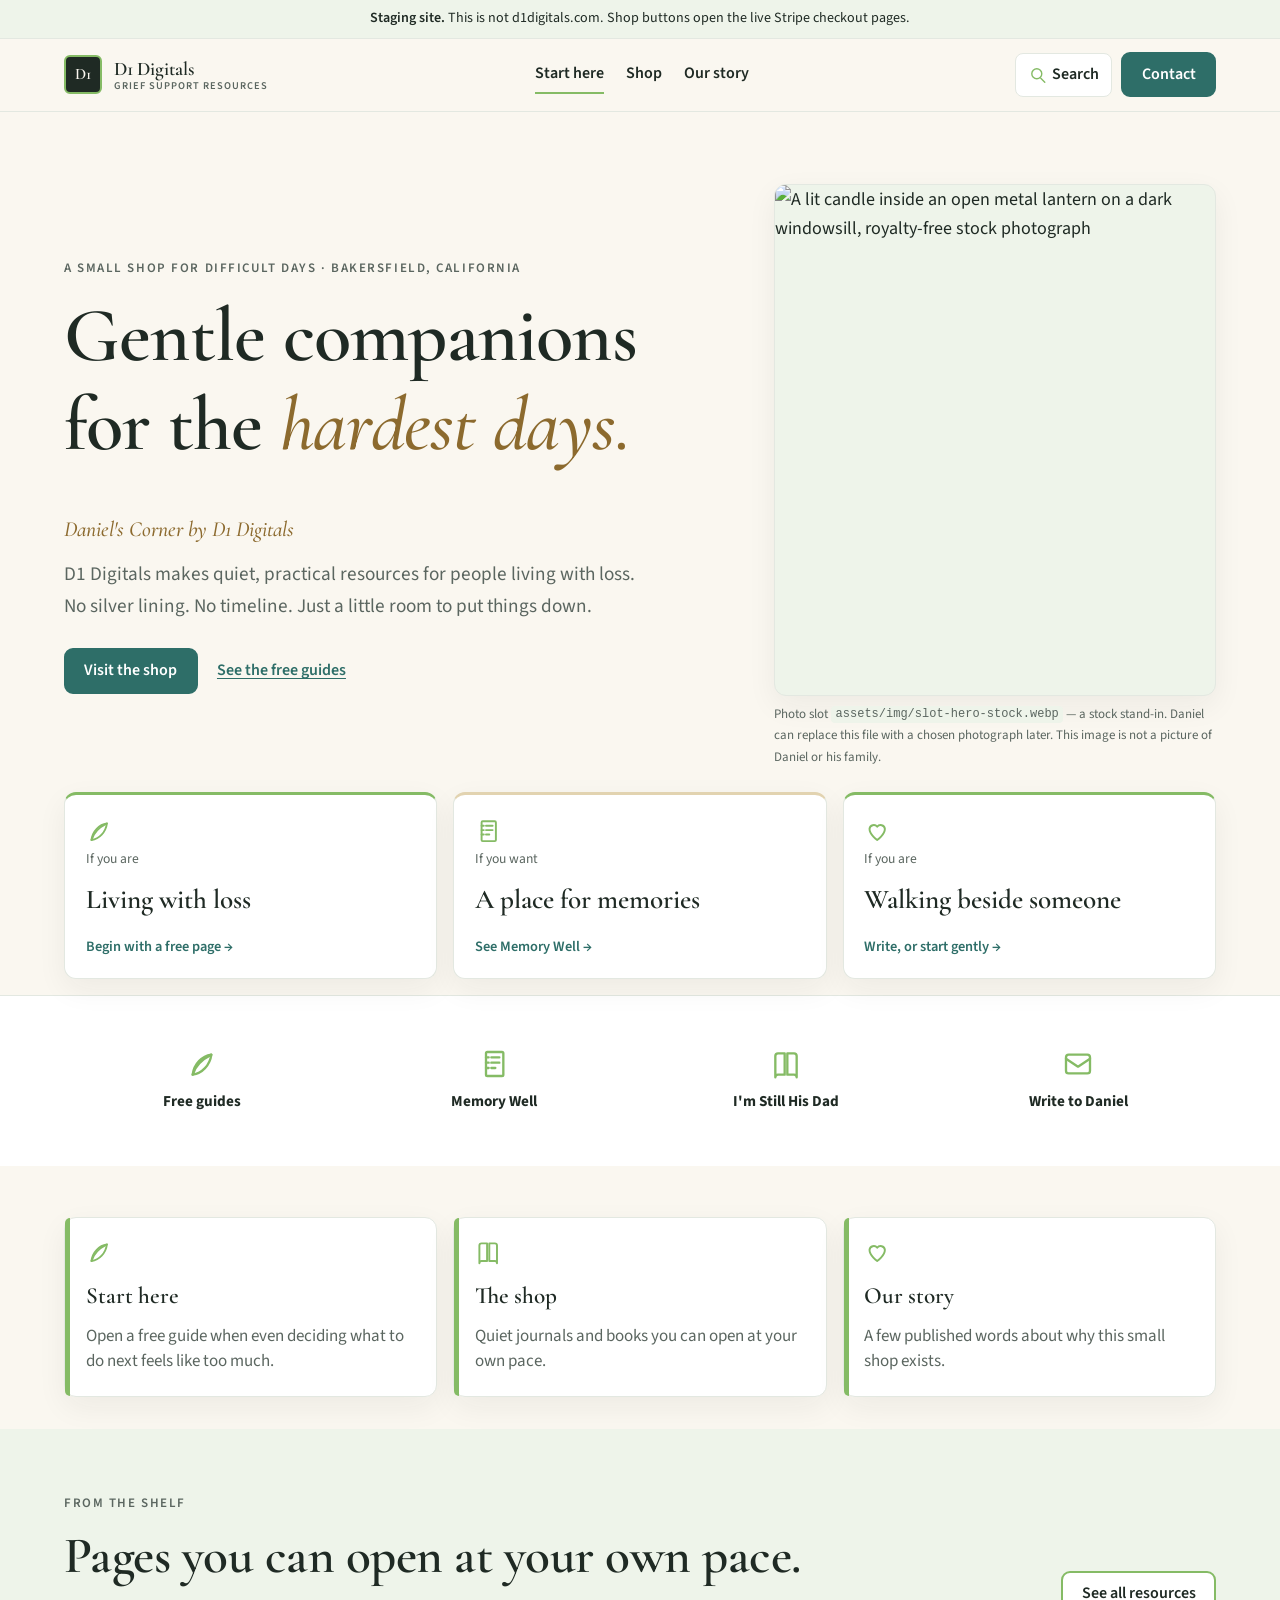
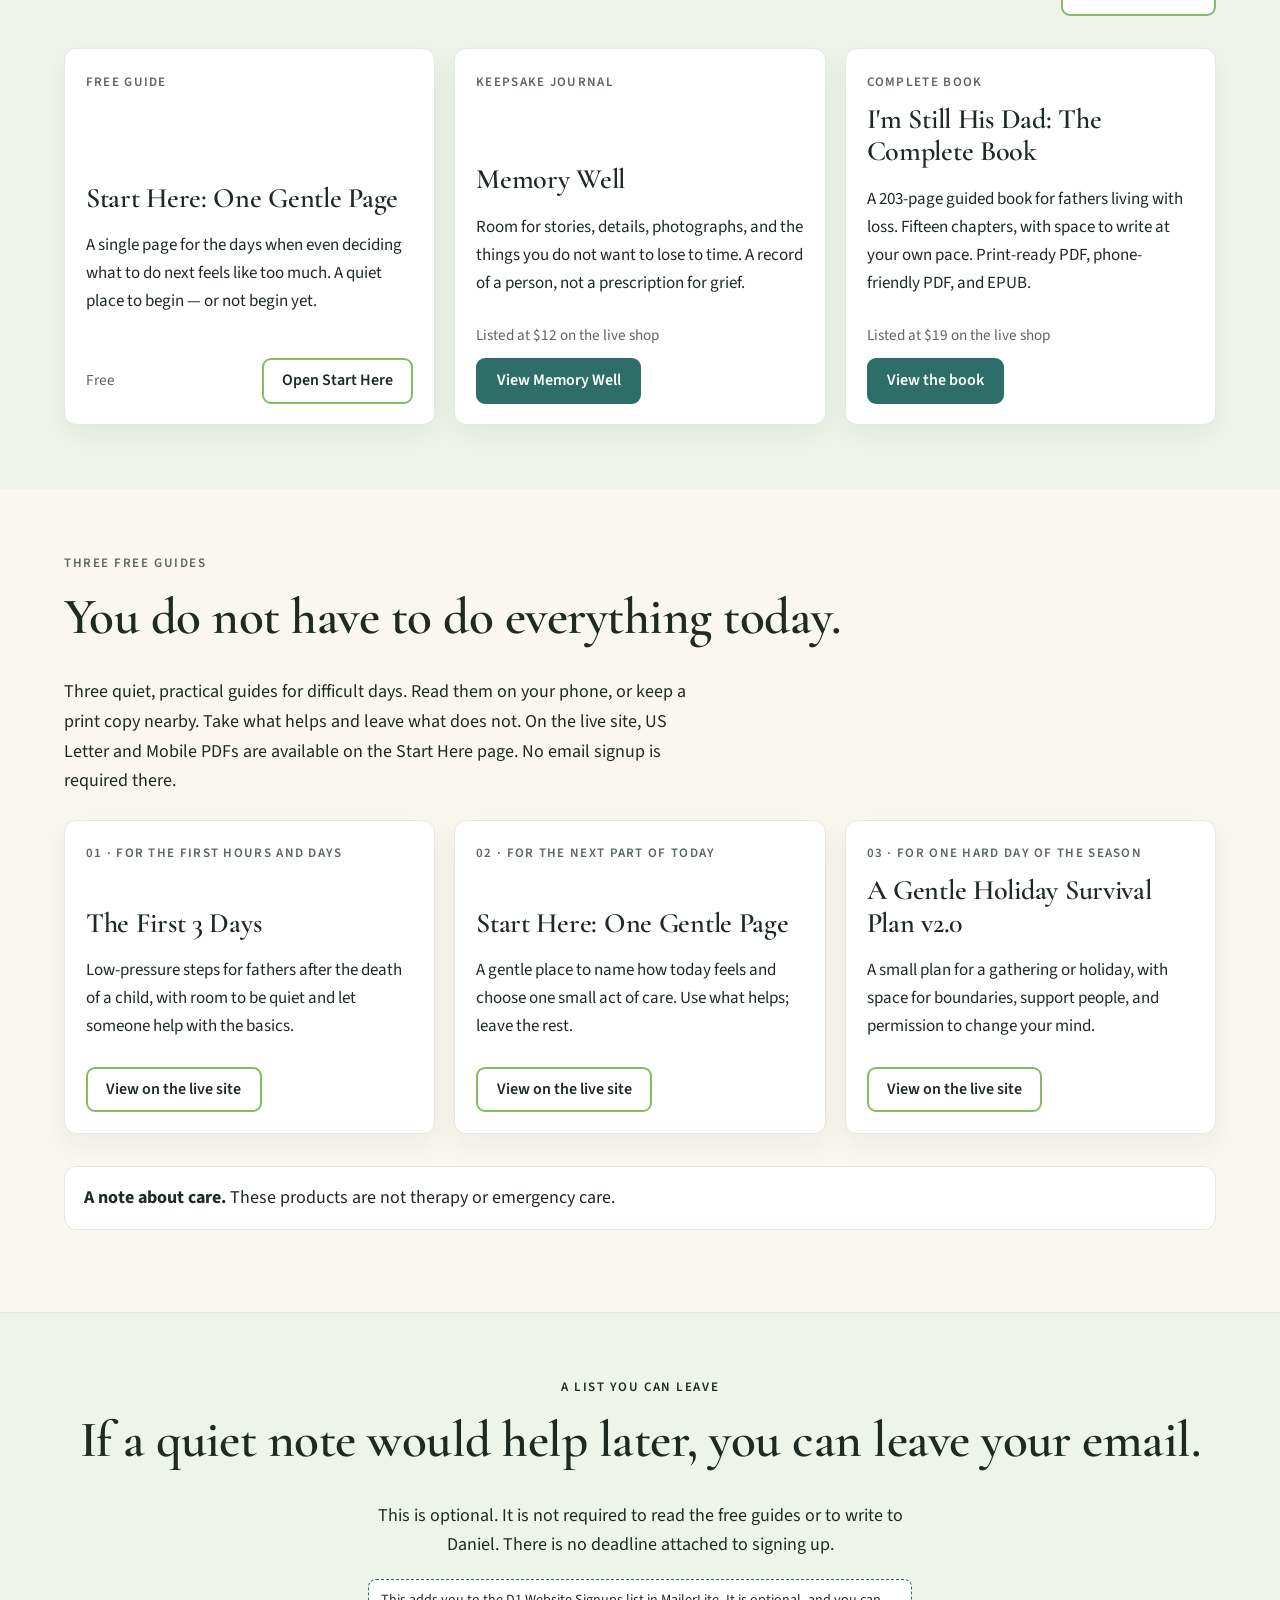
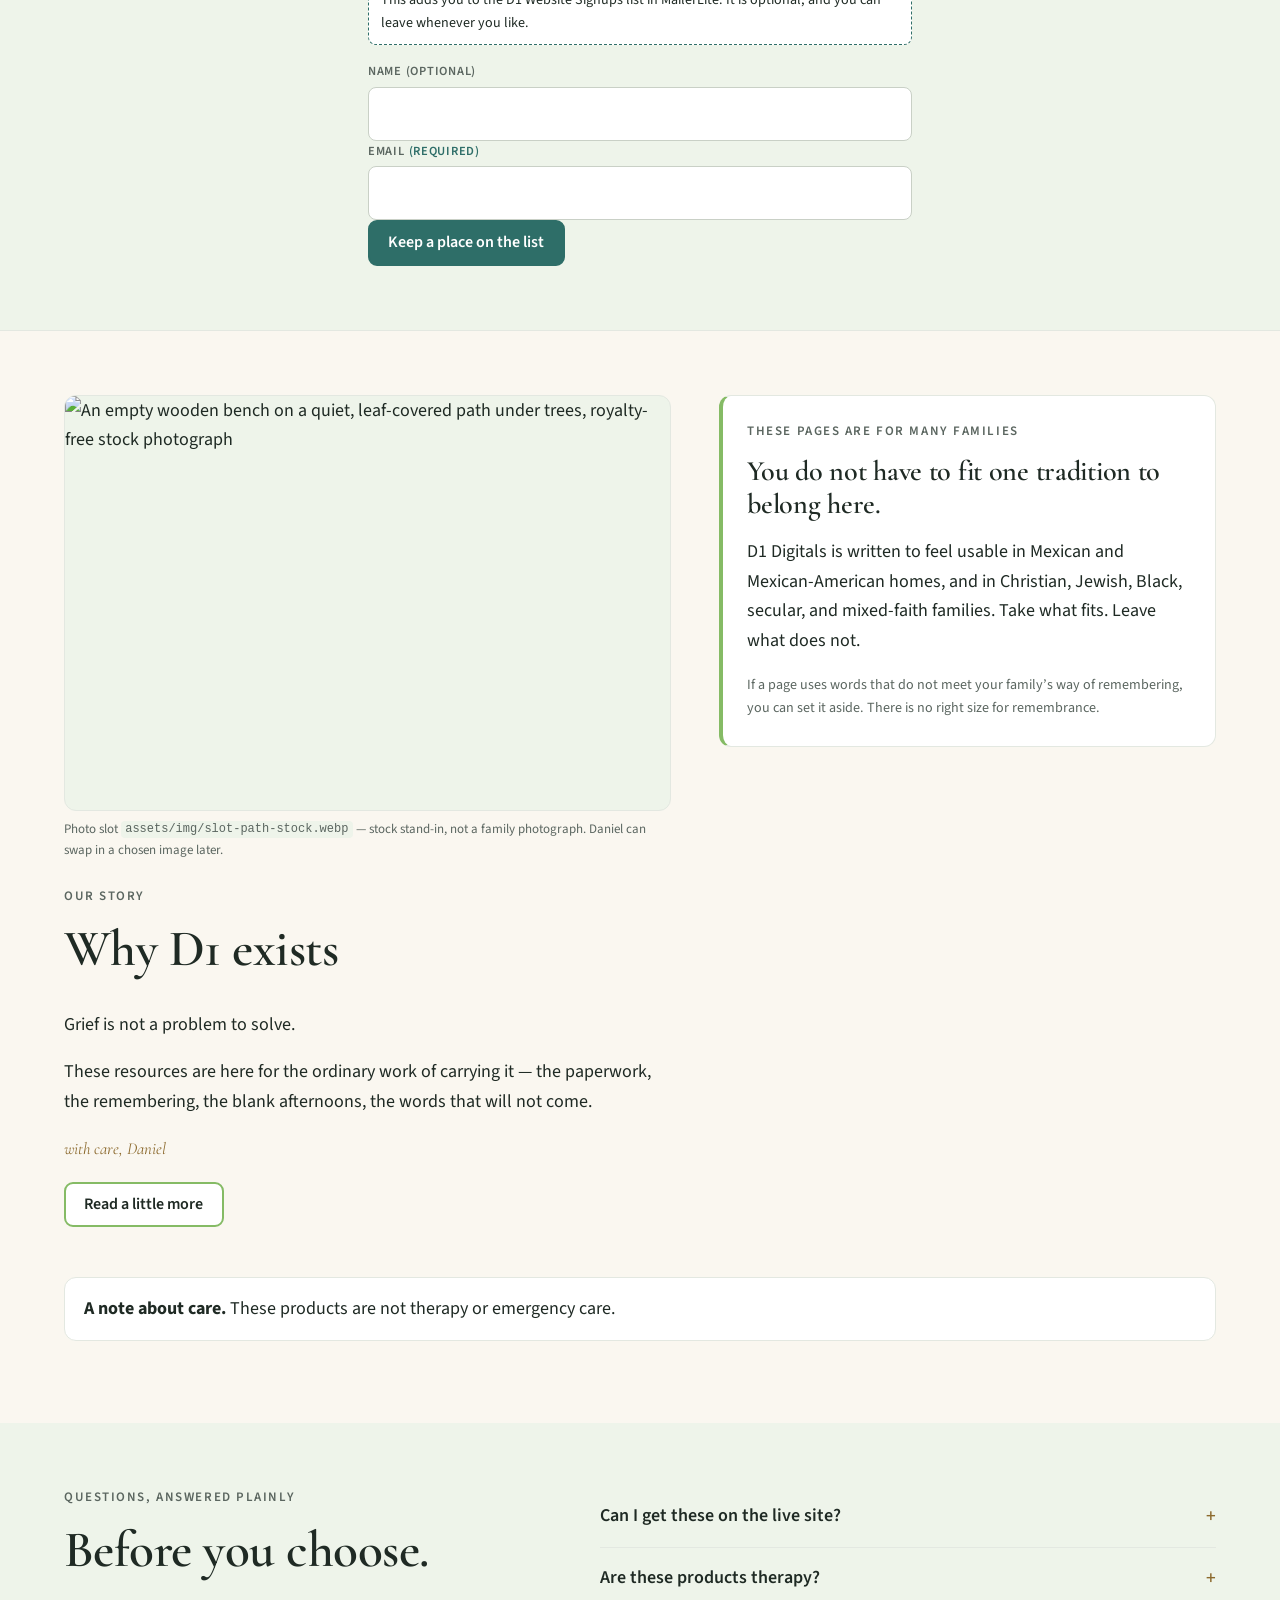
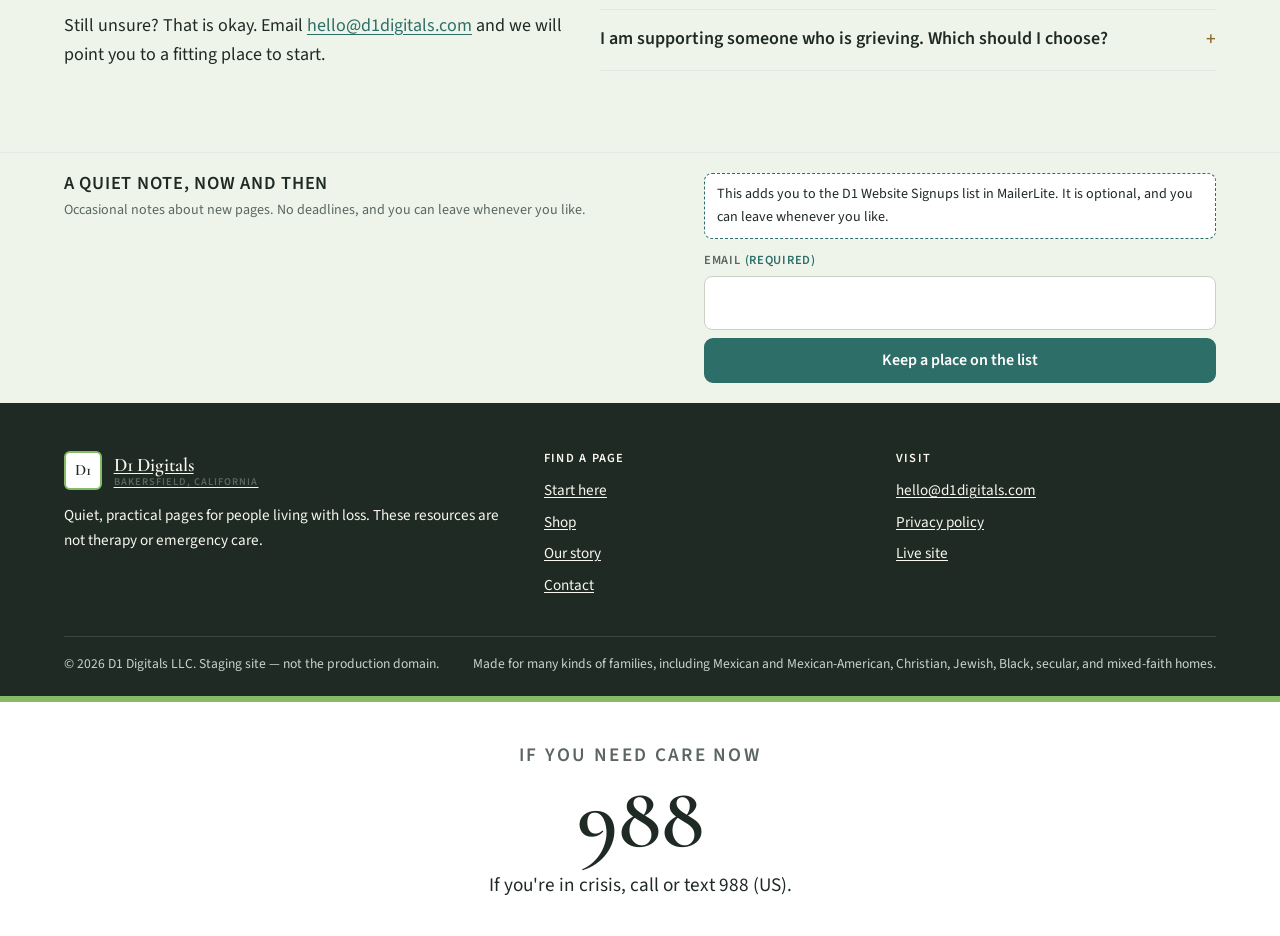
==== index.html @ b87e8017 "Add staging HTML, CSS, JS, and Pages workflow" ====
<!DOCTYPE html>
<html lang="en">
<head>
  <meta charset="utf-8">
  <meta name="viewport" content="width=device-width, initial-scale=1">
  <meta name="robots" content="noindex, nofollow">
  <title>D1 Digitals — quiet pages for difficult days</title>
  <meta name="description" content="D1 Digitals makes quiet, practical grief-support pages and journals. Quiet, practical grief-support pages and journals from D1 Digitals.">
  <link rel="preconnect" href="https://fonts.googleapis.com">
  <link rel="preconnect" href="https://fonts.gstatic.com" crossorigin>
  <link href="https://fonts.googleapis.com/css2?family=Cormorant+Garamond:ital,wght@0,500;0,600;0,700;1,500;1,600&family=Source+Sans+3:ital,wght@0,400;0,500;0,600;1,400&display=swap" rel="stylesheet">
  <link rel="stylesheet" href="assets/css/styles.css">
</head>
<body>
  <a class="skip" href="#main">Skip to main content</a>
  <div class="draft-banner"><strong>Staging site.</strong> This is not d1digitals.com. Shop buttons open the live Stripe checkout pages.</div>
  <header class="site-header">
    <div class="wrap">
      <a class="logo" href="index.html">
        <span class="logo-mark" aria-hidden="true">D1</span>
        <span class="logo-text">
          <strong>D1 Digitals</strong>
          <span>Grief support resources</span>
        </span>
      </a>
      <nav class="nav" id="site-nav" aria-label="Primary">
        <a href="index.html" aria-current="page">Start here</a>
        <a href="shop.html">Shop</a>
        <a href="our-story.html">Our story</a>
      </nav>
      <div class="header-actions">
      <div class="search-panel">
        <button class="search-toggle" type="button" aria-expanded="false" aria-controls="site-search-box">
          <svg class="icon icon-search" viewBox="0 0 24 24" fill="none" stroke="#85BB65" stroke-width="1.75" stroke-linecap="round" stroke-linejoin="round" aria-hidden="true" focusable="false"><circle cx="11" cy="11" r="6.25"/><path d="M16 16.5 21 21.5"/></svg>
          <span class="search-toggle-label">Search</span>
        </button>
        <div id="site-search-box" class="search-box" hidden>
          <label for="site-search">Search pages and resources</label>
          <input type="search" id="site-search" name="q" autocomplete="off">
          <ul id="search-results" class="search-results" role="listbox" aria-label="Search results"></ul>
        </div>
      </div>
        <button class="nav-toggle" type="button" aria-expanded="false" aria-controls="site-nav">Menu</button>
        <a class="btn btn-primary header-cta" href="contact.html">Contact</a>
      </div>
    </div>
  </header>

  <main id="main">
    <section class="hero">
      <div class="wrap hero-grid">
        <div>
          <p class="eyebrow">A small shop for difficult days · Bakersfield, California</p>
          <h1>Gentle companions for the <span class="italic">hardest days.</span></h1>
          <p class="memorial-tagline">Daniel's Corner by D1 Digitals</p>
          <p class="lead">D1 Digitals makes quiet, practical resources for people living with loss. No silver lining. No timeline. Just a little room to put things down.</p>
          <div class="hero-actions">
            <a class="btn btn-primary" href="shop.html">Visit the shop</a>
            <a class="btn btn-ghost" href="#free-guides">See the free guides</a>
          </div>
        </div>
        <figure class="hero-photo" data-slot="slot-hero">
          <img src="assets/img/slot-hero-stock.webp" width="800" height="1200" alt="A lit candle inside an open metal lantern on a dark windowsill, royalty-free stock photograph" fetchpriority="high">
          <figcaption class="photo-slot-note">Photo slot <code>assets/img/slot-hero-stock.webp</code> — a stock stand-in. Daniel can replace this file with a chosen photograph later. This image is not a picture of Daniel or his family.</figcaption>
        </figure>
      </div>
    </section>

    <section class="paths" aria-label="Choose a starting place">
      <div class="wrap path-grid">
        <a class="path-card" href="#free-guides">
          <svg class="icon icon-leaf" viewBox="0 0 24 24" fill="none" stroke="#85BB65" stroke-width="1.75" stroke-linecap="round" stroke-linejoin="round" aria-hidden="true" focusable="false"><path d="M5 20c7-1 13-7 14-15-7 1-13 7-14 15z"/><path d="M5 20c2-7 8-12 14-15"/></svg>
          <div>
            <span>If you are</span>
            <strong>Living with loss</strong>
          </div>
          <em>Begin with a free page →</em>
        </a>
        <a class="path-card" href="shop.html#memory-well">
          <svg class="icon icon-notebook" viewBox="0 0 24 24" fill="none" stroke="#85BB65" stroke-width="1.75" stroke-linecap="round" stroke-linejoin="round" aria-hidden="true" focusable="false"><path d="M7 3h11a1 1 0 0 1 1 1v16a1 1 0 0 1-1 1H7a1 1 0 0 1-1-1V4a1 1 0 0 1 1-1z"/><path d="M10 7h6M10 11h6M10 15h3"/><path d="M6 7h2M6 11h2M6 15h2"/></svg>
          <div>
            <span>If you want</span>
            <strong>A place for memories</strong>
          </div>
          <em>See Memory Well →</em>
        </a>
        <a class="path-card" href="contact.html">
          <svg class="icon icon-heart" viewBox="0 0 24 24" fill="none" stroke="#85BB65" stroke-width="1.75" stroke-linecap="round" stroke-linejoin="round" aria-hidden="true" focusable="false"><path d="M12 20S5 15.2 5 9.8A3.9 3.9 0 0 1 12 8a3.9 3.9 0 0 1 7 1.8C19 15.2 12 20 12 20z"/></svg>
          <div>
            <span>If you are</span>
            <strong>Walking beside someone</strong>
          </div>
          <em>Write, or start gently →</em>
        </a>
      </div>
    </section>

    <section class="resources-row" aria-label="Ways to begin">
      <div class="wrap res-grid">
        <a class="res-item" href="#free-guides">
          <div class="res-icon"><svg class="icon icon-leaf" viewBox="0 0 24 24" fill="none" stroke="#85BB65" stroke-width="1.75" stroke-linecap="round" stroke-linejoin="round" aria-hidden="true" focusable="false"><path d="M5 20c7-1 13-7 14-15-7 1-13 7-14 15z"/><path d="M5 20c2-7 8-12 14-15"/></svg></div>
          <strong>Free guides</strong>
        </a>
        <a class="res-item" href="shop.html#memory-well">
          <div class="res-icon"><svg class="icon icon-notebook" viewBox="0 0 24 24" fill="none" stroke="#85BB65" stroke-width="1.75" stroke-linecap="round" stroke-linejoin="round" aria-hidden="true" focusable="false"><path d="M7 3h11a1 1 0 0 1 1 1v16a1 1 0 0 1-1 1H7a1 1 0 0 1-1-1V4a1 1 0 0 1 1-1z"/><path d="M10 7h6M10 11h6M10 15h3"/><path d="M6 7h2M6 11h2M6 15h2"/></svg></div>
          <strong>Memory Well</strong>
        </a>
        <a class="res-item" href="shop.html#still-his-dad">
          <div class="res-icon"><svg class="icon icon-book" viewBox="0 0 24 24" fill="none" stroke="#85BB65" stroke-width="1.75" stroke-linecap="round" stroke-linejoin="round" aria-hidden="true" focusable="false"><path d="M4 6a2 2 0 0 1 2-2h5v16H6a2 2 0 0 0-2 2V6z"/><path d="M20 6a2 2 0 0 0-2-2h-5v16h5a2 2 0 0 1 2 2V6z"/></svg></div>
          <strong>I'm Still His Dad</strong>
        </a>
        <a class="res-item" href="contact.html">
          <div class="res-icon"><svg class="icon icon-mail" viewBox="0 0 24 24" fill="none" stroke="#85BB65" stroke-width="1.75" stroke-linecap="round" stroke-linejoin="round" aria-hidden="true" focusable="false"><rect x="3" y="5" width="18" height="14" rx="2"/><path d="M3 8l9 6 9-6"/></svg></div>
          <strong>Write to Daniel</strong>
        </a>
      </div>
    </section>

    <section class="shortcuts" aria-label="Main paths">
      <div class="wrap tile-grid">
        <a class="tile" href="#free-guides">
          <svg class="icon icon-leaf" viewBox="0 0 24 24" fill="none" stroke="#85BB65" stroke-width="1.75" stroke-linecap="round" stroke-linejoin="round" aria-hidden="true" focusable="false"><path d="M5 20c7-1 13-7 14-15-7 1-13 7-14 15z"/><path d="M5 20c2-7 8-12 14-15"/></svg>
          <span class="tile-title">Start here</span>
          <p>Open a free guide when even deciding what to do next feels like too much.</p>
        </a>
        <a class="tile" href="shop.html">
          <svg class="icon icon-book" viewBox="0 0 24 24" fill="none" stroke="#85BB65" stroke-width="1.75" stroke-linecap="round" stroke-linejoin="round" aria-hidden="true" focusable="false"><path d="M4 6a2 2 0 0 1 2-2h5v16H6a2 2 0 0 0-2 2V6z"/><path d="M20 6a2 2 0 0 0-2-2h-5v16h5a2 2 0 0 1 2 2V6z"/></svg>
          <span class="tile-title">The shop</span>
          <p>Quiet journals and books you can open at your own pace.</p>
        </a>
        <a class="tile" href="our-story.html">
          <svg class="icon icon-heart" viewBox="0 0 24 24" fill="none" stroke="#85BB65" stroke-width="1.75" stroke-linecap="round" stroke-linejoin="round" aria-hidden="true" focusable="false"><path d="M12 20S5 15.2 5 9.8A3.9 3.9 0 0 1 12 8a3.9 3.9 0 0 1 7 1.8C19 15.2 12 20 12 20z"/></svg>
          <span class="tile-title">Our story</span>
          <p>A few published words about why this small shop exists.</p>
        </a>
      </div>
    </section>

    <section class="section alt" id="resources">
      <div class="wrap">
        <div class="section-head">
          <div>
            <p class="eyebrow">From the shelf</p>
            <h2>Pages you can open at your own pace.</h2>
          </div>
          <a class="btn btn-secondary" href="shop.html">See all resources</a>
        </div>
        <div class="cards">
          <article class="card">
            <p class="tag">Free guide</p>
            <h3>Start Here: One Gentle Page</h3>
            <p>A single page for the days when even deciding what to do next feels like too much. A quiet place to begin — or not begin yet.</p>
            <div class="card-actions">
              <span class="price">Free</span>
              <a class="btn btn-secondary" href="#free-guides">Open Start Here</a>
            </div>
          </article>
          <article class="card">
            <p class="tag">Keepsake journal</p>
            <h3>Memory Well</h3>
            <p>Room for stories, details, photographs, and the things you do not want to lose to time. A record of a person, not a prescription for grief.</p>
            <div class="card-actions">
              <span class="price">Listed at $12 on the live shop</span>
              <a class="btn btn-primary" href="shop.html#memory-well">View Memory Well</a>
            </div>
          </article>
          <article class="card">
            <p class="tag">Complete book</p>
            <h3>I'm Still His Dad: The Complete Book</h3>
            <p>A 203-page guided book for fathers living with loss. Fifteen chapters, with space to write at your own pace. Print-ready PDF, phone-friendly PDF, and EPUB.</p>
            <div class="card-actions">
              <span class="price">Listed at $19 on the live shop</span>
              <a class="btn btn-primary" href="shop.html#still-his-dad">View the book</a>
            </div>
          </article>
        </div>
      </div>
    </section>

    <section class="section" id="free-guides">
      <div class="wrap">
        <p class="eyebrow">Three free guides</p>
        <h2>You do not have to do everything today.</h2>
        <p class="measure">Three quiet, practical guides for difficult days. Read them on your phone, or keep a print copy nearby. Take what helps and leave what does not. On the live site, US Letter and Mobile PDFs are available on the Start Here page. No email signup is required there.</p>
        <div class="cards" style="margin-top:1.5rem">
          <article class="card">
            <p class="tag">01 · For the first hours and days</p>
            <h3>The First 3 Days</h3>
            <p>Low-pressure steps for fathers after the death of a child, with room to be quiet and let someone help with the basics.</p>
            <div class="card-actions"><a class="btn btn-secondary" href="https://d1digitals.com/start-here">View on the live site</a></div>
          </article>
          <article class="card">
            <p class="tag">02 · For the next part of today</p>
            <h3>Start Here: One Gentle Page</h3>
            <p>A gentle place to name how today feels and choose one small act of care. Use what helps; leave the rest.</p>
            <div class="card-actions"><a class="btn btn-secondary" href="https://d1digitals.com/start-here">View on the live site</a></div>
          </article>
          <article class="card">
            <p class="tag">03 · For one hard day of the season</p>
            <h3>A Gentle Holiday Survival Plan v2.0</h3>
            <p>A small plan for a gathering or holiday, with space for boundaries, support people, and permission to change your mind.</p>
            <div class="card-actions"><a class="btn btn-secondary" href="https://d1digitals.com/start-here">View on the live site</a></div>
          </article>
        </div>
        <p class="care"><strong>A note about care.</strong> These products are not therapy or emergency care.</p>
      </div>
    </section>

    <section class="email-band" id="notes" aria-labelledby="email-title">
      <div class="wrap">
        <p class="eyebrow">A list you can leave</p>
        <h2 id="email-title">If a quiet note would help later, you can leave your email.</h2>
        <p>This is optional. It is not required to read the free guides or to write to Daniel. There is no deadline attached to signing up.</p>
              <form class="signup-form" style="max-width:34rem;margin:1.2rem auto 0;text-align:left" action="https://assets.mailerlite.com/jsonp/2786436/forms/205075135578768908/subscribe" method="post">
        <p class="form-note">This adds you to the D1 Website Signups list in MailerLite. It is optional, and you can leave whenever you like.</p>
            <div class="field">
              <label for="home-name">Name (optional)</label>
              <input id="home-name" name="fields[name]" type="text" autocomplete="name">
              <p class="field-error" id="home-name-error" role="alert"></p>
            </div>
            <div class="field">
              <label for="home-email">Email <span class="req">(required)</span></label>
              <input id="home-email" name="fields[email]" type="email" autocomplete="email" required>
              <p class="field-error" id="home-email-error" role="alert"></p>
            </div>
            <input type="hidden" name="ml-submit" value="1">
            <input type="hidden" name="anticsrf" value="true">
            <button class="btn btn-primary" type="submit">Keep a place on the list</button>
            <p class="form-success" role="status"></p>
      </form>
      </div>
    </section>

    <section class="section" id="about">
      <div class="wrap story-grid">
        <div>
          <figure class="photo-slot" data-slot="slot-path">
            <img src="assets/img/slot-path-stock.webp" width="1100" height="1466" alt="An empty wooden bench on a quiet, leaf-covered path under trees, royalty-free stock photograph" loading="lazy">
            <figcaption class="photo-slot-note">Photo slot <code>assets/img/slot-path-stock.webp</code> — stock stand-in, not a family photograph. Daniel can swap in a chosen image later.</figcaption>
          </figure>
          <p class="eyebrow">Our story</p>
          <h2>Why D1 exists</h2>
          <p>Grief is not a problem to solve.</p>
          <p>These resources are here for the ordinary work of carrying it — the paperwork, the remembering, the blank afternoons, the words that will not come.</p>
          <p class="tagline">with care, Daniel</p>
          <p style="margin-top:1.2rem"><a class="btn btn-secondary" href="our-story.html">Read a little more</a></p>
        </div>
        <aside class="panel">
          <p class="eyebrow">These pages are for many families</p>
          <h3>You do not have to fit one tradition to belong here.</h3>
          <p>D1 Digitals is written to feel usable in Mexican and Mexican-American homes, and in Christian, Jewish, Black, secular, and mixed-faith families. Take what fits. Leave what does not.</p>
          <p class="fine" style="margin:0">If a page uses words that do not meet your family’s way of remembering, you can set it aside. There is no right size for remembrance.</p>
        </aside>
      </div>
      <div class="wrap">
        <p class="care"><strong>A note about care.</strong> These products are not therapy or emergency care.</p>
      </div>
    </section>

    <section class="section alt">
      <div class="wrap faq">
        <div>
          <p class="eyebrow">Questions, answered plainly</p>
          <h2>Before you choose.</h2>
          <p>Still unsure? That is okay. Email <a href="mailto:hello@d1digitals.com">hello@d1digitals.com</a> and we will point you to a fitting place to start.</p>
        </div>
        <div>
          <details>
            <summary>Can I get these on the live site?</summary>
            <p>Yes. Paid resources on this staging site link directly to Stripe Checkout. The free guides remain on the live <a href="https://d1digitals.com/start-here">Start Here</a> page as well.</p>
          </details>
          <details>
            <summary>Are these products therapy?</summary>
            <p>No. These are self-guided grief-support resources, not therapy, counseling, diagnosis, or emergency care. They are meant to offer structure and a place to put things — not to tell you how to grieve.</p>
          </details>
          <details>
            <summary>I am supporting someone who is grieving. Which should I choose?</summary>
            <p>Start Here is a simple, free place to begin. If you want to offer something more lasting, Memory Well is made to hold memories and stories. There is no perfect gift for grief; your steady presence matters more.</p>
          </details>
        </div>
      </div>
    </section>
  </main>

  <section class="news-bar" aria-labelledby="news-title">
    <div class="wrap">
      <div style="flex:1;min-width:16rem">
        <h2 id="news-title">A quiet note, now and then</h2>
        <p class="fine" style="margin:0.3rem 0 0">Occasional notes about new pages. No deadlines, and you can leave whenever you like.</p>
      </div>
            <form class="signup-form" action="https://assets.mailerlite.com/jsonp/2786436/forms/205075135578768908/subscribe" method="post">
        <p class="form-note">This adds you to the D1 Website Signups list in MailerLite. It is optional, and you can leave whenever you like.</p>
            <div class="field">
              <label for="footer-email">Email <span class="req">(required)</span></label>
              <input id="footer-email" name="fields[email]" type="email" autocomplete="email" required>
              <p class="field-error" id="footer-email-error" role="alert"></p>
            </div>
            <input type="hidden" name="ml-submit" value="1">
            <input type="hidden" name="anticsrf" value="true">
            <button class="btn btn-primary" type="submit">Keep a place on the list</button>
            <p class="form-success" role="status"></p>
      </form>
    </div>
  </section>
  <footer class="site-footer">
    <div class="wrap">
      <div class="foot-grid">
        <div>
          <a class="logo" href="index.html" style="color:#FAF7F0;margin-bottom:0.8rem">
            <span class="logo-mark">D1</span>
            <span class="logo-text"><strong style="color:#FAF7F0">D1 Digitals</strong><span>Bakersfield, California</span></span>
          </a>
          <p>Quiet, practical pages for people living with loss. These resources are not therapy or emergency care.</p>
        </div>
        <div>
          <h3>Find a page</h3>
          <ul>
            <li><a href="index.html">Start here</a></li>
            <li><a href="shop.html">Shop</a></li>
            <li><a href="our-story.html">Our story</a></li>
            <li><a href="contact.html">Contact</a></li>
          </ul>
        </div>
        <div>
          <h3>Visit</h3>
          <ul>
            <li><a href="mailto:hello@d1digitals.com">hello@d1digitals.com</a></li>
            <li><a href="privacy-policy.html">Privacy policy</a></li>
            <li><a href="https://d1digitals.com/">Live site</a></li>
          </ul>
        </div>
      </div>
      <div class="legal">
        <p style="margin:0">© 2026 D1 Digitals LLC. Staging site — not the production domain.</p>
        <p style="margin:0">Made for many kinds of families, including Mexican and Mexican-American, Christian, Jewish, Black, secular, and mixed-faith homes.</p>
      </div>
    </div>
  </footer>

  <section class="crisis-band" aria-label="Crisis support">
    <div class="wrap">
      <p class="eyebrow">If you need care now</p>
      <span class="num">988</span>
      <p>If you're in crisis, call or text 988 (US).</p>
    </div>
  </section>
  <script src="assets/js/main.js"></script>
</body>
</html>
---- assets/css/styles.css ----
/* D1 Digitals — staging site.
   Palette approved for staging: cream ground, teal-sage primary, money-green accent only. */
:root {
  --bg: #FAF7F0;
  --cream: #FAF7F0;
  --surface: #FFFFFF;
  --sage: #EEF4EA;
  --ink: #1F2A24;
  --muted: #5B6660;
  --primary: #2E6E68;
  --primary-hover: #265F5A;
  --accent: #85BB65;
  --gold: #8C6A2E;
  --line: #E3E8E1;
  --footer: #1F2A24;
  --cream-text: #FAF7F0;
  --error: #8B2E2E;
  --error-bg: #F8EAEA;
  --success: #2E6E68;
  --success-bg: #EEF4EA;
  --serif: "Cormorant Garamond", Georgia, "Times New Roman", serif;
  --sans: "Source Sans 3", "DM Sans", "Segoe UI", sans-serif;
  --radius: 12px;
  --shadow: 0 10px 30px rgba(31, 42, 36, 0.06);
  --header-h: 4.5rem;
  --max: 72rem;
  --measure: 40rem;
  --focus: 0 0 0 3px #FFFFFF, 0 0 0 6px var(--accent);
}

* { box-sizing: border-box; }
html { scroll-behavior: smooth; }
body {
  margin: 0;
  font-family: var(--sans);
  font-size: 18px;
  line-height: 1.65;
  color: var(--ink);
  background: var(--bg);
}
img { max-width: 100%; display: block; }
a { color: var(--primary); text-underline-offset: 0.18em; }
a:hover { color: var(--primary-hover); }
h1, h2, h3, h4 {
  font-family: var(--serif);
  color: var(--ink);
  font-weight: 600;
  line-height: 1.15;
  letter-spacing: -0.01em;
  margin: 0 0 0.6em;
}
h1 { font-size: clamp(2.6rem, 6vw, 5.4rem); }
h2 { font-size: clamp(2rem, 4vw, 3.6rem); }
h3 { font-size: clamp(1.4rem, 2.2vw, 1.85rem); }
p { margin: 0 0 1em; }
.italic { font-family: var(--serif); font-style: italic; font-weight: 500; color: var(--gold); }
.eyebrow {
  font-family: var(--sans);
  font-size: 13px;
  font-weight: 600;
  letter-spacing: 0.12em;
  text-transform: uppercase;
  color: var(--muted);
  margin: 0 0 0.8rem;
}
.tagline {
  font-family: var(--serif);
  font-style: italic;
  color: var(--gold);
  font-size: 1.05rem;
}
.wrap {
  width: min(calc(100% - 2.5rem), var(--max));
  margin-inline: auto;
}
.measure { max-width: var(--measure); }

.skip {
  position: absolute;
  left: 1rem;
  top: -3rem;
  background: var(--ink);
  color: var(--cream-text);
  padding: 0.5rem 0.8rem;
  z-index: 100;
}
.skip:focus { top: 0.5rem; outline: none; box-shadow: var(--focus); }

.draft-banner {
  background: var(--sage);
  color: var(--ink);
  font-size: 0.88rem;
  text-align: center;
  padding: 0.45rem 1rem;
  border-bottom: 1px solid var(--line);
}
.draft-banner strong { font-weight: 600; }

/* Header */
.site-header {
  background: var(--bg);
  border-bottom: 1px solid var(--line);
  position: sticky;
  top: 0;
  z-index: 40;
}
.site-header .wrap {
  display: flex;
  align-items: center;
  justify-content: space-between;
  min-height: var(--header-h);
  gap: 1rem;
}
.logo {
  display: flex;
  align-items: center;
  gap: 0.7rem;
  text-decoration: none;
  color: var(--ink);
}
.logo:hover { color: var(--ink); }
.logo-mark {
  width: 2.4rem;
  height: 2.4rem;
  border-radius: 6px;
  background: var(--ink);
  color: var(--cream-text);
  display: grid;
  place-items: center;
  font-family: var(--serif);
  font-weight: 600;
  font-size: 1rem;
  letter-spacing: 0.02em;
  flex-shrink: 0;
  border: 2px solid var(--accent);
}
.logo-text { display: flex; flex-direction: column; line-height: 1.15; }
.logo-text strong {
  font-family: var(--serif);
  font-size: 1.2rem;
  font-weight: 600;
}
.logo-text span {
  font-size: 0.65rem;
  letter-spacing: 0.1em;
  text-transform: uppercase;
  color: var(--muted);
  font-weight: 600;
}
.nav {
  display: flex;
  align-items: center;
  gap: 0.2rem 1.35rem;
}
.nav a {
  text-decoration: none;
  color: var(--ink);
  font-size: 16px;
  font-weight: 600;
  text-transform: none;
  letter-spacing: 0;
  padding: 0.3rem 0;
  border-bottom: 2px solid transparent;
}
.nav a:hover,
.nav a[aria-current="page"] {
  border-bottom-color: var(--accent);
  color: var(--ink);
}
.header-actions {
  display: flex;
  align-items: center;
  gap: 0.6rem;
}
.nav-toggle {
  display: none;
  background: var(--surface);
  border: 1px solid var(--line);
  border-radius: 8px;
  padding: 0.45rem 0.8rem;
  font: inherit;
  font-size: 16px;
  min-height: 44px;
  font-weight: 600;
  color: var(--ink);
  cursor: pointer;
}
.nav-toggle:focus-visible,
.btn:focus-visible,
a:focus-visible,
input:focus-visible,
textarea:focus-visible,
select:focus-visible,
summary:focus-visible,
button:focus-visible {
  outline: none;
  box-shadow: var(--focus);
}

/* Buttons — primary is teal-sage with white text, never money-green type */
.btn {
  display: inline-flex;
  align-items: center;
  justify-content: center;
  gap: 0.4rem;
  font-family: var(--sans);
  font-size: 1rem;
  font-weight: 600;
  text-decoration: none;
  border-radius: 9px;
  padding: 0.7rem 1.15rem;
  border: 2px solid transparent;
  cursor: pointer;
  line-height: 1.2;
  min-height: 44px;
}
.btn-primary {
  background: var(--primary);
  color: #FFFFFF;
  border-color: var(--primary);
}
.btn-primary:hover,
.btn-primary:active {
  background: var(--primary-hover);
  border-color: var(--primary-hover);
  color: #FFFFFF;
}
.btn-secondary {
  background: var(--surface);
  color: var(--ink);
  border-color: var(--accent);
}
.btn-secondary:hover {
  background: var(--sage);
  color: var(--ink);
}
.btn-ghost {
  background: none;
  color: var(--primary);
  border: none;
  padding-left: 0;
  padding-right: 0;
  text-decoration: underline;
  border-radius: 0;
}
.btn-ghost:hover { color: var(--primary-hover); }

/* Hero */
.hero {
  padding: 4.5rem 0 3rem;
  position: relative;
  overflow: hidden;
}
.hero-grid {
  display: grid;
  grid-template-columns: 1.2fr 0.8fr;
  gap: 3rem;
  align-items: center;
}
.hero p.lead {
  font-size: 1.2rem;
  max-width: 36rem;
  color: var(--muted);
}
.hero-actions { display: flex; flex-wrap: wrap; gap: 0.8rem 1.2rem; align-items: center; margin-top: 1.6rem; }
.hero-ornament {
  height: 280px;
  border-radius: 50%;
  background: radial-gradient(circle at 38% 32%, #F4F8F1 0%, #E4EEDC 48%, #C9DDB8 78%);
  position: relative;
  max-width: 320px;
  margin-left: auto;
  border: 2px solid var(--accent);
}
.hero-ornament::after {
  content: "";
  position: absolute;
  inset: 18%;
  border: 1px solid rgba(140, 106, 46, 0.4);
  border-radius: 50%;
  transform: rotate(-18deg) scaleX(1.35);
}

/* Path cards */
.paths {
  margin-top: -1.5rem;
  padding-bottom: 1rem;
  position: relative;
  z-index: 2;
}
.path-grid {
  display: grid;
  grid-template-columns: repeat(3, 1fr);
  gap: 1rem;
}
.path-card {
  background: var(--surface);
  border-radius: var(--radius);
  padding: 1.4rem 1.3rem 1.2rem;
  text-decoration: none;
  color: var(--ink);
  box-shadow: var(--shadow);
  border: 1px solid var(--line);
  min-height: 10rem;
  display: flex;
  flex-direction: column;
  justify-content: space-between;
}
.path-card:nth-child(1) { border-top: 3px solid var(--accent); }
.path-card:nth-child(2) { border-top: 3px solid #E2D3B0; }
.path-card:nth-child(3) { border-top: 3px solid var(--accent); }
.path-card:hover { transform: translateY(-2px); color: var(--ink); }
.path-card span { font-size: 0.85rem; color: var(--muted); }
.path-card strong {
  font-family: var(--serif);
  font-size: 1.7rem;
  font-weight: 600;
  display: block;
  margin: 0.35rem 0 0.8rem;
  color: var(--ink);
}
.path-card em { font-style: normal; font-size: 0.9rem; color: var(--primary); font-weight: 600; }

/* Icon resource row */
.resources-row {
  padding: 2.75rem 0;
  border-top: 1px solid var(--line);
  background: var(--surface);
}
.res-grid {
  display: grid;
  grid-template-columns: repeat(4, 1fr);
  gap: 1rem;
  text-align: center;
}
.res-item {
  text-decoration: none;
  color: var(--ink);
  padding: 0.5rem;
}
.res-item:hover { color: var(--ink); }
.res-icon {
  width: 4.25rem;
  height: 4.25rem;
  margin: 0 auto 0.7rem;
  border-radius: 50%;
  border: 2px solid var(--accent);
  background: var(--sage);
  display: grid;
  place-items: center;
  font-family: var(--serif);
  font-size: 1.2rem;
  color: var(--ink);
}
.res-item strong { display: block; font-size: 0.95rem; color: var(--ink); }

/* Shortcut tiles — light cards, not dark slabs */
.shortcuts { padding: 3.2rem 0 2rem; }
.tile-grid {
  display: grid;
  grid-template-columns: repeat(3, 1fr);
  gap: 1rem;
}
.tile {
  display: flex;
  align-items: flex-end;
  min-height: 9.5rem;
  padding: 1.3rem;
  text-decoration: none;
  color: var(--ink);
  border-radius: var(--radius);
  background: var(--surface);
  border: 1px solid var(--line);
  box-shadow: var(--shadow);
  position: relative;
}
.tile:nth-child(2),
.tile:nth-child(3) { background: var(--surface); }
.tile::before {
  content: "";
  position: absolute;
  left: 0; top: 0; bottom: 0;
  width: 5px;
  background: var(--accent);
  border-radius: var(--radius) 0 0 var(--radius);
}
.tile span {
  font-family: var(--serif);
  font-size: 1.45rem;
  font-weight: 600;
  position: relative;
  color: var(--ink);
}
.tile:hover { background: var(--sage); color: var(--ink); }

/* Featured products */
.section { padding: 4rem 0; }
.section.alt { background: var(--sage); }
.section-head {
  display: grid;
  grid-template-columns: 1fr auto;
  gap: 1rem;
  align-items: end;
  margin-bottom: 2rem;
}
.cards {
  display: grid;
  grid-template-columns: repeat(3, 1fr);
  gap: 1.2rem;
}
.card {
  font-size: 17px;
  background: var(--surface);
  border: 1px solid var(--line);
  border-radius: var(--radius);
  padding: 1.4rem 1.3rem 1.3rem;
  display: flex;
  flex-direction: column;
  box-shadow: var(--shadow);
}
.card .tag {
  font-size: 13px;
  letter-spacing: 0.1em;
  text-transform: uppercase;
  font-weight: 600;
  color: var(--muted);
  margin-bottom: 0.6rem;
}
.card p { flex: 1; color: var(--ink); }
.card-actions { display: flex; flex-wrap: wrap; gap: 0.6rem; align-items: center; margin-top: 0.6rem; }
.price { font-size: 0.95rem; color: var(--muted); margin-right: auto; }

/* Email band */
.email-band {
  background: var(--sage);
  padding: 4rem 0;
  text-align: center;
  border-top: 1px solid var(--line);
  border-bottom: 1px solid var(--line);
}
.email-band h2, .email-band p { margin-left: auto; margin-right: auto; }
.email-band p { max-width: 36rem; color: var(--ink); }

.form-note {
  display: block;
  background: var(--surface);
  border: 1px dashed var(--primary);
  color: var(--ink);
  font-size: 0.88rem;
  padding: 0.55rem 0.75rem;
  border-radius: 8px;
  margin: 0 0 1rem;
  text-align: left;
}
form .row, .form-grid { display: grid; gap: 0.75rem; }
.form-inline {
  display: grid;
  grid-template-columns: 1fr auto;
  gap: 0.6rem;
  max-width: 34rem;
  margin: 1rem auto 0;
  text-align: left;
}
.field { text-align: left; }
.field .req { color: var(--primary); font-weight: 600; }
label {
  display: block;
  font-size: 0.78rem;
  font-weight: 600;
  letter-spacing: 0.06em;
  text-transform: uppercase;
  margin-bottom: 0.3rem;
  color: var(--muted);
}
input, textarea, select {
  width: 100%;
  font: inherit;
  color: var(--ink);
  background: var(--surface);
  border: 1px solid #C9D0C6;
  border-radius: 8px;
  padding: 0.7rem 0.8rem;
}
input:focus, textarea:focus, select:focus {
  outline: none;
  box-shadow: var(--focus);
  border-color: var(--accent);
}
input[aria-invalid="true"],
textarea[aria-invalid="true"] {
  border-color: var(--error);
  background: var(--error-bg);
}
textarea { min-height: 9rem; resize: vertical; }
.field-error {
  display: none;
  color: var(--error);
  font-size: 0.88rem;
  margin: 0.3rem 0 0;
}
.field.is-invalid .field-error { display: block; }
.form-success {
  display: none;
  background: var(--success-bg);
  border: 1px solid var(--primary);
  color: var(--ink);
  border-radius: 8px;
  padding: 0.75rem 0.9rem;
  margin-top: 0.8rem;
  text-align: left;
}
.form-success.is-visible { display: block; }
.fine { font-size: 0.88rem; color: var(--muted); margin-top: 0.8rem; }

/* Story + inclusion */
.story-grid {
  display: grid;
  grid-template-columns: 1.1fr 0.9fr;
  gap: 3rem;
  align-items: start;
}
.panel {
  background: var(--surface);
  border: 1px solid var(--line);
  border-left: 4px solid var(--accent);
  border-radius: var(--radius);
  padding: 1.6rem 1.5rem;
}
.care {
  border: 1px solid var(--line);
  background: var(--surface);
  border-radius: var(--radius);
  padding: 1rem 1.2rem;
  margin-top: 2rem;
}
.care strong { color: var(--ink); }

/* FAQ */
.faq {
  display: grid;
  grid-template-columns: 0.9fr 1.1fr;
  gap: 2rem;
}
details {
  border-bottom: 1px solid var(--line);
  padding: 0.9rem 0;
}
summary {
  cursor: pointer;
  font-weight: 600;
  color: var(--ink);
  list-style: none;
  display: flex;
  justify-content: space-between;
  gap: 1rem;
}
summary::-webkit-details-marker { display: none; }
summary::after { content: "+"; color: var(--gold); font-weight: 500; font-size: 1.2rem; }
details[open] summary::after { content: "–"; }

/* Footer newsletter */
.news-bar {
  background: var(--sage);
  border-top: 1px solid var(--line);
  padding: 1.25rem 0;
}
.news-bar .wrap {
  display: flex;
  align-items: flex-start;
  gap: 1rem;
  flex-wrap: wrap;
  justify-content: space-between;
}
.news-bar h2 {
  font-size: 1.15rem;
  margin: 0;
  font-family: var(--sans);
  letter-spacing: 0.04em;
  text-transform: uppercase;
  font-weight: 600;
}
.news-bar form {
  display: flex;
  flex-direction: column;
  gap: 0.5rem;
  flex: 1;
  max-width: 32rem;
}
.news-bar .form-row { display: flex; gap: 0.5rem; flex-wrap: wrap; }
.news-bar .form-note { margin: 0 0 0.2rem; }

.site-footer {
  background: var(--footer);
  color: var(--cream-text);
  padding: 3rem 0 0;
  font-size: 0.95rem;
}
.site-footer a { color: var(--cream-text); text-decoration: underline; text-underline-offset: 0.16em; }
.site-footer a:hover { color: #FFFFFF; }
.foot-grid {
  display: grid;
  grid-template-columns: 1.4fr 1fr 1fr;
  gap: 2rem;
  margin-bottom: 2rem;
}
.site-footer h3 {
  color: var(--cream-text);
  font-family: var(--sans);
  font-size: 0.78rem;
  letter-spacing: 0.1em;
  text-transform: uppercase;
  margin: 0 0 0.8rem;
  font-weight: 600;
}
.site-footer ul { list-style: none; margin: 0; padding: 0; }
.site-footer li { margin: 0 0 0.4rem; }
.site-footer .logo-mark {
  background: var(--surface);
  color: var(--ink);
  border-color: var(--accent);
}
.legal {
  border-top: 1px solid #3A4740;
  padding: 1rem 0 1.25rem;
  display: flex;
  justify-content: space-between;
  gap: 1rem;
  flex-wrap: wrap;
  color: #C9D2CC;
  font-size: 0.85rem;
}

/* Large 988 block — bottom of every page, WYG-style, unmissable */
.crisis-band {
  background: var(--surface);
  color: var(--ink);
  border-top: 6px solid var(--accent);
  padding: 2.4rem 0 2.2rem;
  text-align: center;
}
.crisis-band .num {
  font-family: var(--serif);
  font-size: clamp(3.4rem, 8vw, 5.5rem);
  line-height: 1;
  color: var(--ink);
  display: block;
  margin: 0.15rem 0 0.5rem;
  font-weight: 600;
}
.crisis-band p {
  margin: 0 auto;
  max-width: 32rem;
  font-size: 1.2rem;
  color: var(--ink);
}
.crisis-band .eyebrow { color: var(--muted); }

/* Inner pages */
.page-hero { padding: 3.2rem 0 1.5rem; }
.page-hero h1 { max-width: 18ch; }
.page-hero .lead { color: var(--muted); font-size: 1.15rem; }
.two-col {
  display: grid;
  grid-template-columns: 1fr 1fr;
  gap: 3rem;
  align-items: start;
  padding-bottom: 4rem;
}
.info-card {
  background: var(--sage);
  color: var(--ink);
  border: 1px solid var(--line);
  border-left: 4px solid var(--accent);
  border-radius: var(--radius);
  padding: 1.6rem 1.5rem;
  margin-top: 1rem;
}
.info-card a { color: var(--primary); }
.info-card h2 { color: var(--ink); font-size: 1.5rem; }
.crisis-inline {
  border: 1px solid var(--line);
  background: var(--surface);
  border-left: 4px solid var(--accent);
  border-radius: var(--radius);
  padding: 1rem 1.2rem;
  margin: 1rem 0;
}
.guide-list { display: grid; gap: 1.2rem; }
.guide {
  background: var(--surface);
  border: 1px solid var(--line);
  border-radius: var(--radius);
  padding: 1.4rem 1.4rem 1.2rem;
}
.prose { max-width: 42rem; }
.prose h2 { margin-top: 2rem; }
.include-list { margin: 0.4rem 0 0; padding-left: 1.1rem; }
.include-list li { margin: 0 0 0.3rem; }

@media (max-width: 900px) {
  .hero-photo { max-width: 28rem; }
  .draft-banner { font-size: 0.8rem; padding: 0.35rem 0.8rem; }
  .hero-grid, .story-grid, .faq, .two-col, .section-head, .foot-grid {
    grid-template-columns: 1fr;
  }
  .path-grid, .tile-grid, .cards, .res-grid {
    grid-template-columns: 1fr 1fr;
  }
  .nav-toggle { display: inline-flex; }
  .nav {
    display: none;
    position: absolute;
    left: 0; right: 0;
    top: 100%;
    background: var(--bg);
    border-bottom: 1px solid var(--line);
    flex-direction: column;
    align-items: stretch;
    padding: 0.5rem 1.25rem 1rem;
    gap: 0;
  }
  .site-header.is-open .nav { display: flex; }
  .nav a { padding: 0.7rem 0; border-bottom: 1px solid var(--line); }
  .form-inline, .news-bar .form-row { grid-template-columns: 1fr; display: grid; }
  .news-bar form { max-width: none; width: 100%; }
}

@media (max-width: 560px) {
  .path-grid, .tile-grid, .cards, .res-grid { grid-template-columns: 1fr; }
  h1 { font-size: 2.5rem; }
  .hero { padding-top: 2.4rem; }
  .header-actions .btn { padding: 0.55rem 0.8rem; min-height: 44px; }
}

@media (max-width: 700px) {
  body { font-size: 17px; }
}

/* Memorial label under the homepage H1 only — not the legal business name */
.memorial-tagline {
  font-family: var(--serif);
  font-style: italic;
  font-weight: 500;
  color: #8C6A2E;
  font-size: 1.35rem;
  margin: 0.15rem 0 1rem;
  line-height: 1.3;
}

.icon {
  width: 1.65rem;
  height: 1.65rem;
  display: block;
  flex-shrink: 0;
  stroke: #85BB65;
  fill: none;
}
.icon-lg { width: 2rem; height: 2rem; }

.visually-hidden,
.visually-hidden:not(:focus):not(:active) {
  position: absolute !important;
  width: 1px; height: 1px;
  padding: 0; margin: -1px;
  overflow: hidden; clip: rect(0,0,0,0);
  white-space: nowrap; border: 0;
}

/* Hero photograph slot */
.hero-photo {
  margin: 0;
  position: relative;
}
.hero-photo img {
  width: 100%;
  height: auto;
  max-height: 32rem;
  object-fit: cover;
  border-radius: var(--radius);
  border: 1px solid var(--line);
  box-shadow: var(--shadow);
  background: var(--sage);
}
.photo-slot {
  margin: 0 0 1.5rem;
}
.photo-slot img {
  width: 100%;
  height: auto;
  max-height: 26rem;
  object-fit: cover;
  border-radius: var(--radius);
  border: 1px solid var(--line);
  background: var(--sage);
}
.photo-slot-note,
.hero-photo figcaption {
  font-size: 13px;
  color: var(--muted);
  margin: 0.5rem 0 0;
}
.photo-slot-note code,
.hero-photo figcaption code {
  font-size: 12px;
  background: var(--sage);
  padding: 0.1em 0.35em;
  border-radius: 4px;
}

/* Shortcut cards: icon + title + short description */
.tile {
  display: flex;
  flex-direction: column;
  align-items: flex-start;
  justify-content: flex-start;
  gap: 0.55rem;
  min-height: 11rem;
  font-size: 17px;
}
.tile .icon { margin-bottom: 0.15rem; }
.tile .tile-title,
.tile span.tile-title {
  font-family: var(--serif);
  font-size: 1.45rem;
  font-weight: 600;
  position: relative;
  color: var(--ink);
  display: block;
}
.tile p {
  margin: 0;
  color: var(--muted);
  font-size: 17px;
  line-height: 1.5;
  position: relative;
}

.path-card { font-size: 17px; }
.res-icon {
  border: none;
  background: transparent;
  width: auto;
  height: auto;
  margin-bottom: 0.55rem;
}
.res-icon .icon { width: 2rem; height: 2rem; margin: 0 auto; }

/* Search */
.search-panel { position: relative; }
.search-toggle {
  display: inline-flex;
  align-items: center;
  gap: 0.35rem;
  min-height: 44px;
  padding: 0.4rem 0.7rem;
  background: var(--surface);
  border: 1px solid var(--line);
  border-radius: 8px;
  font: inherit;
  font-size: 16px;
  font-weight: 600;
  color: var(--ink);
  cursor: pointer;
}
.search-toggle .icon { width: 1.2rem; height: 1.2rem; }
.search-box {
  position: absolute;
  right: 0;
  top: calc(100% + 0.4rem);
  width: min(22rem, calc(100vw - 2rem));
  background: var(--surface);
  border: 1px solid var(--line);
  border-radius: var(--radius);
  box-shadow: var(--shadow);
  padding: 0.9rem;
  z-index: 50;
}
.search-box label {
  display: block;
  font-size: 13px;
  font-weight: 600;
  margin-bottom: 0.35rem;
}
.search-box input[type="search"] {
  width: 100%;
  min-height: 44px;
  padding: 0.5rem 0.7rem;
  border: 1px solid var(--line);
  border-radius: 8px;
  font: inherit;
  font-size: 16px;
  background: var(--bg);
  color: var(--ink);
}
.search-results {
  list-style: none;
  margin: 0.5rem 0 0;
  padding: 0;
  max-height: 16rem;
  overflow: auto;
}
.search-results li { margin: 0; }
.search-results a {
  display: block;
  padding: 0.5rem 0.4rem;
  text-decoration: none;
  color: var(--ink);
  border-radius: 6px;
  font-size: 16px;
}
.search-results a:hover,
.search-results a:focus {
  background: var(--sage);
  color: var(--ink);
}
.search-results a small {
  display: block;
  color: var(--muted);
  font-size: 13px;
}
.search-empty { color: var(--muted); font-size: 15px; padding: 0.4rem; }

@media (max-width: 900px) {
  .search-toggle-label { position: absolute; width: 1px; height: 1px; overflow: hidden; clip: rect(0,0,0,0); }
  .hero-grid { grid-template-columns: 1fr; }
  .hero-photo { order: 2; margin-top: 1.5rem; }
}
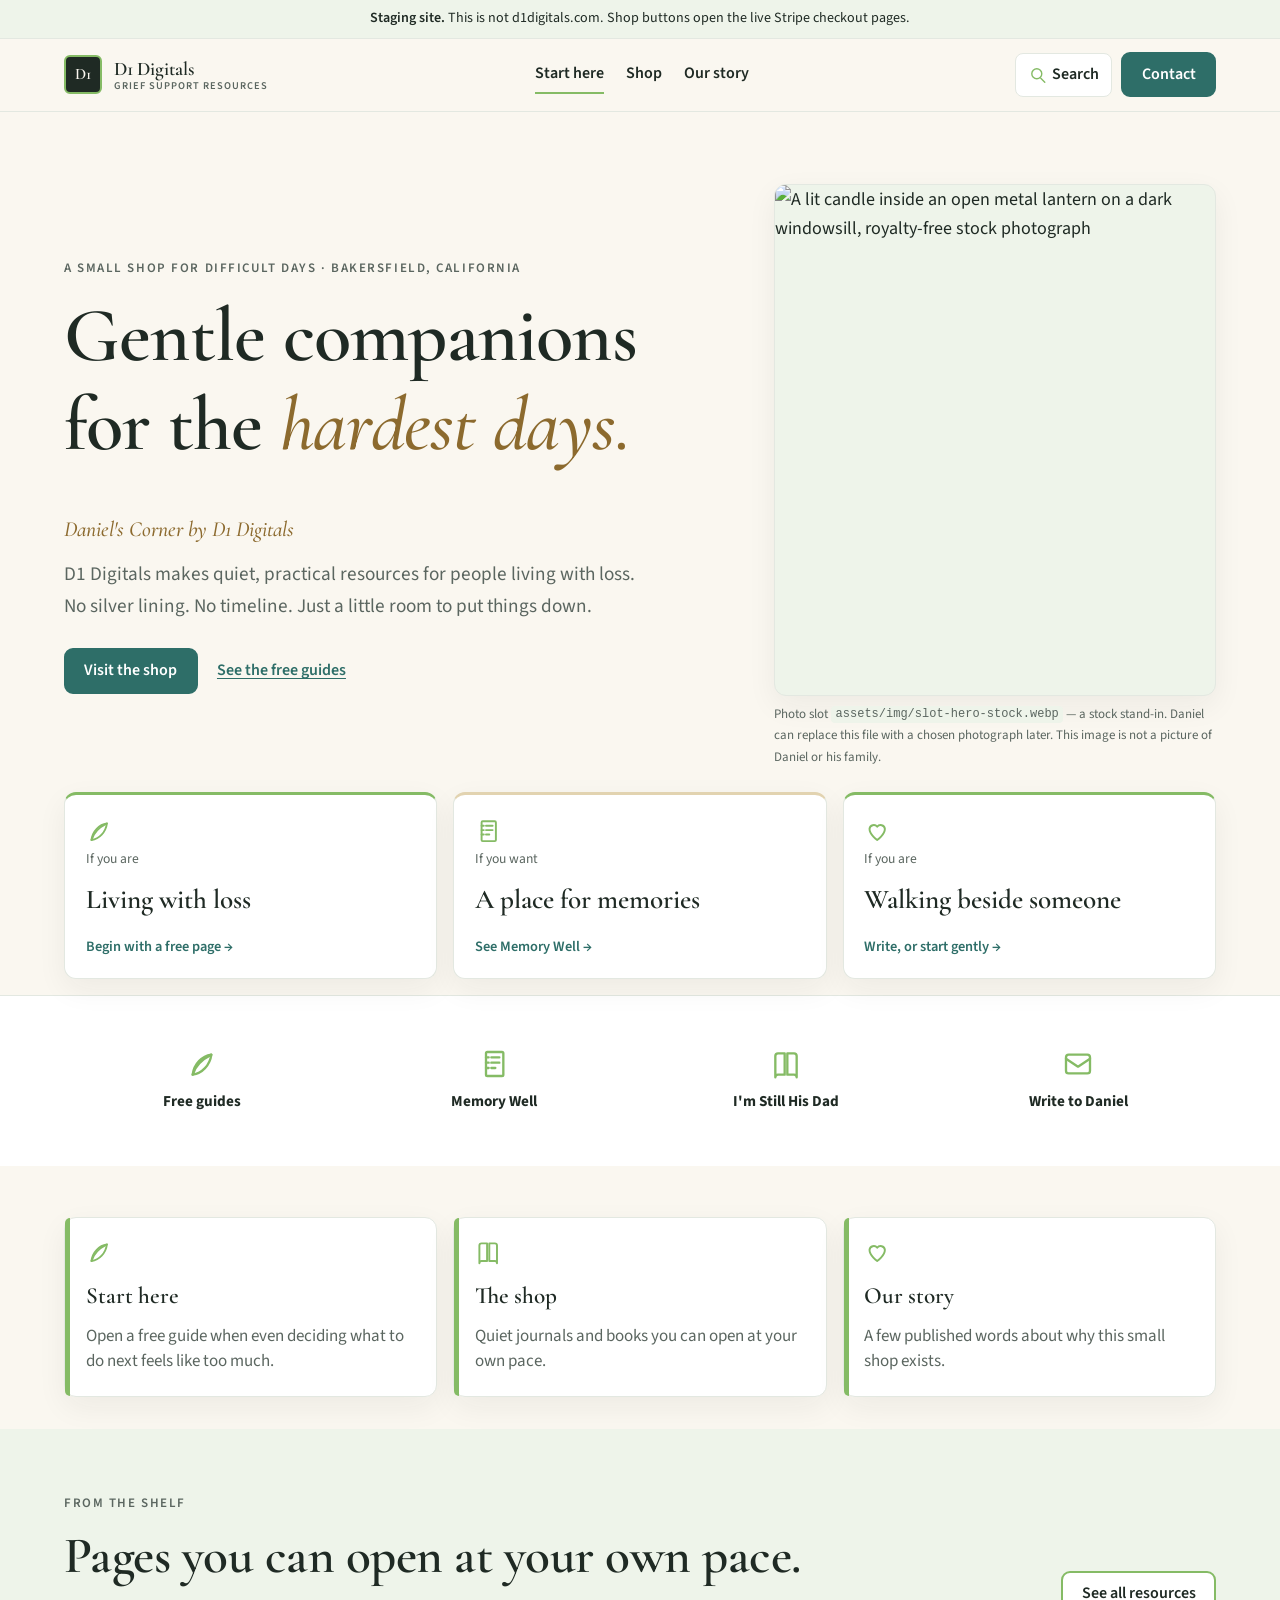
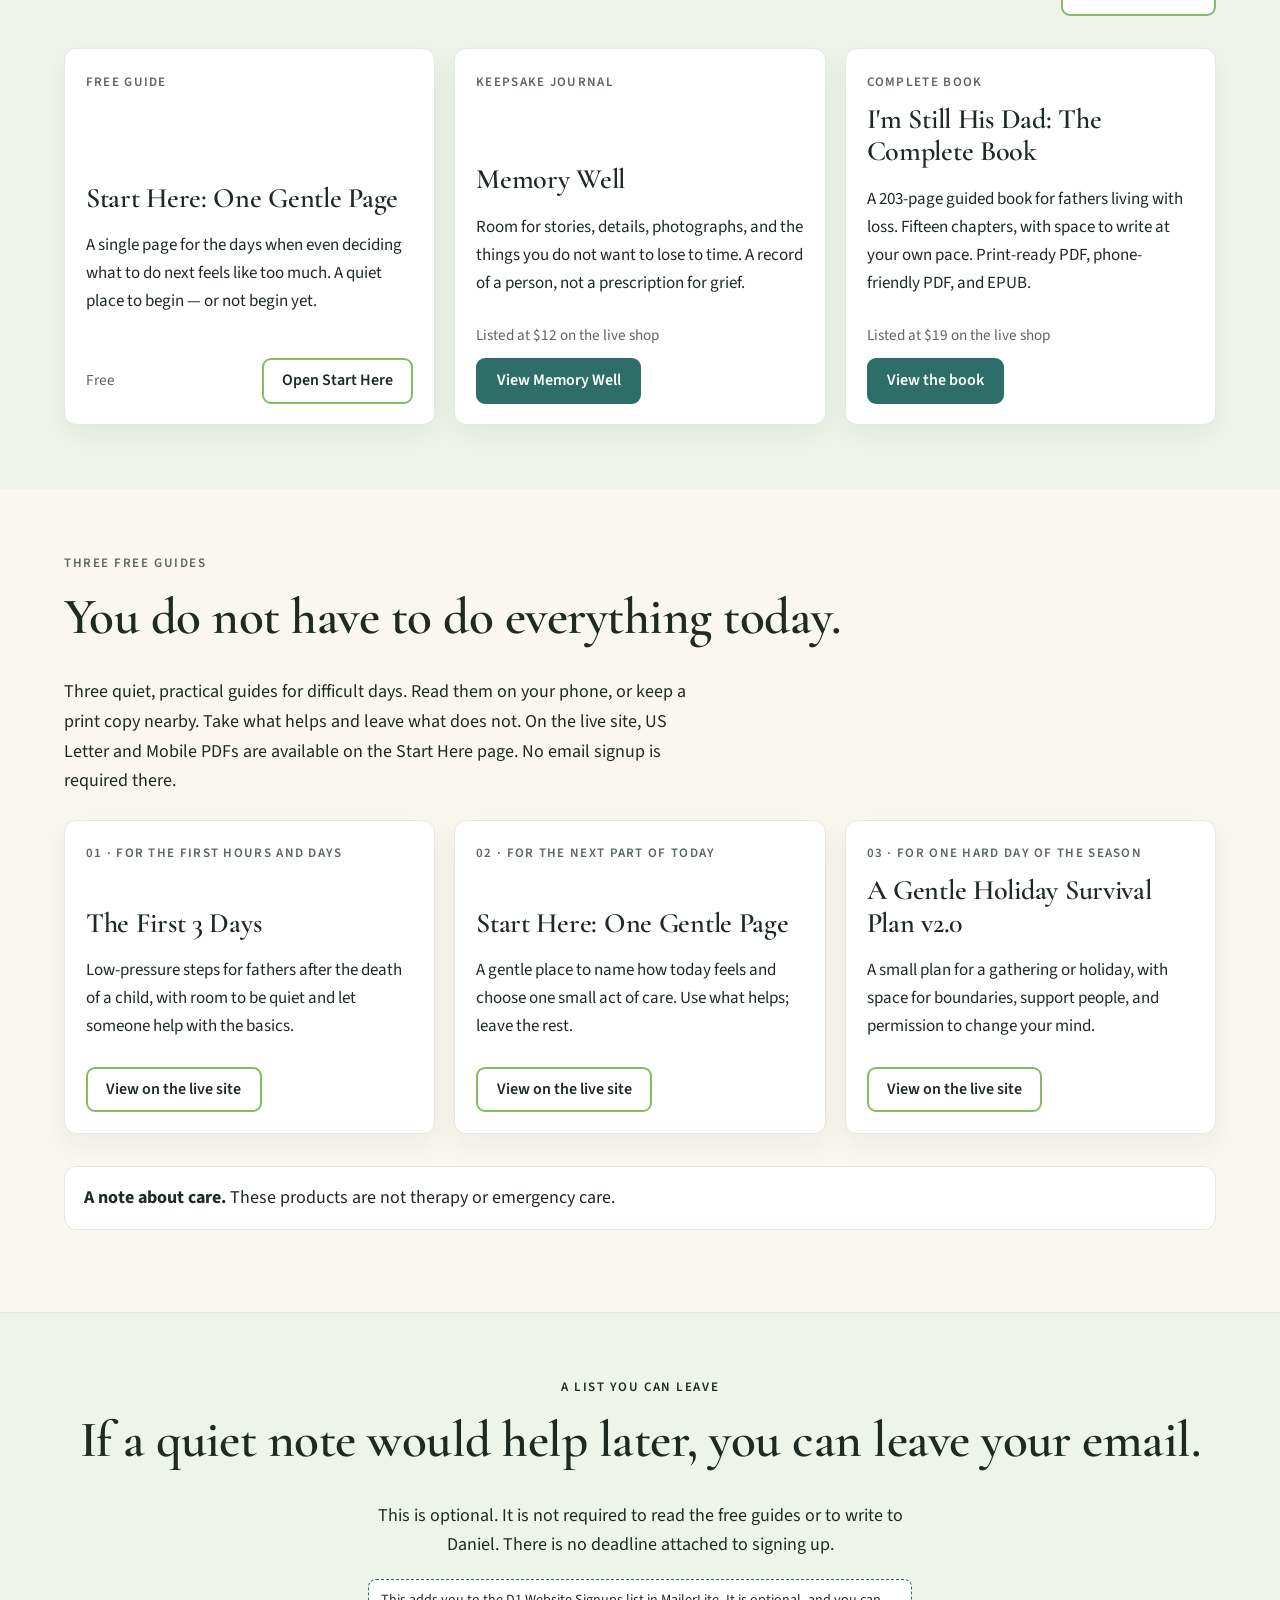
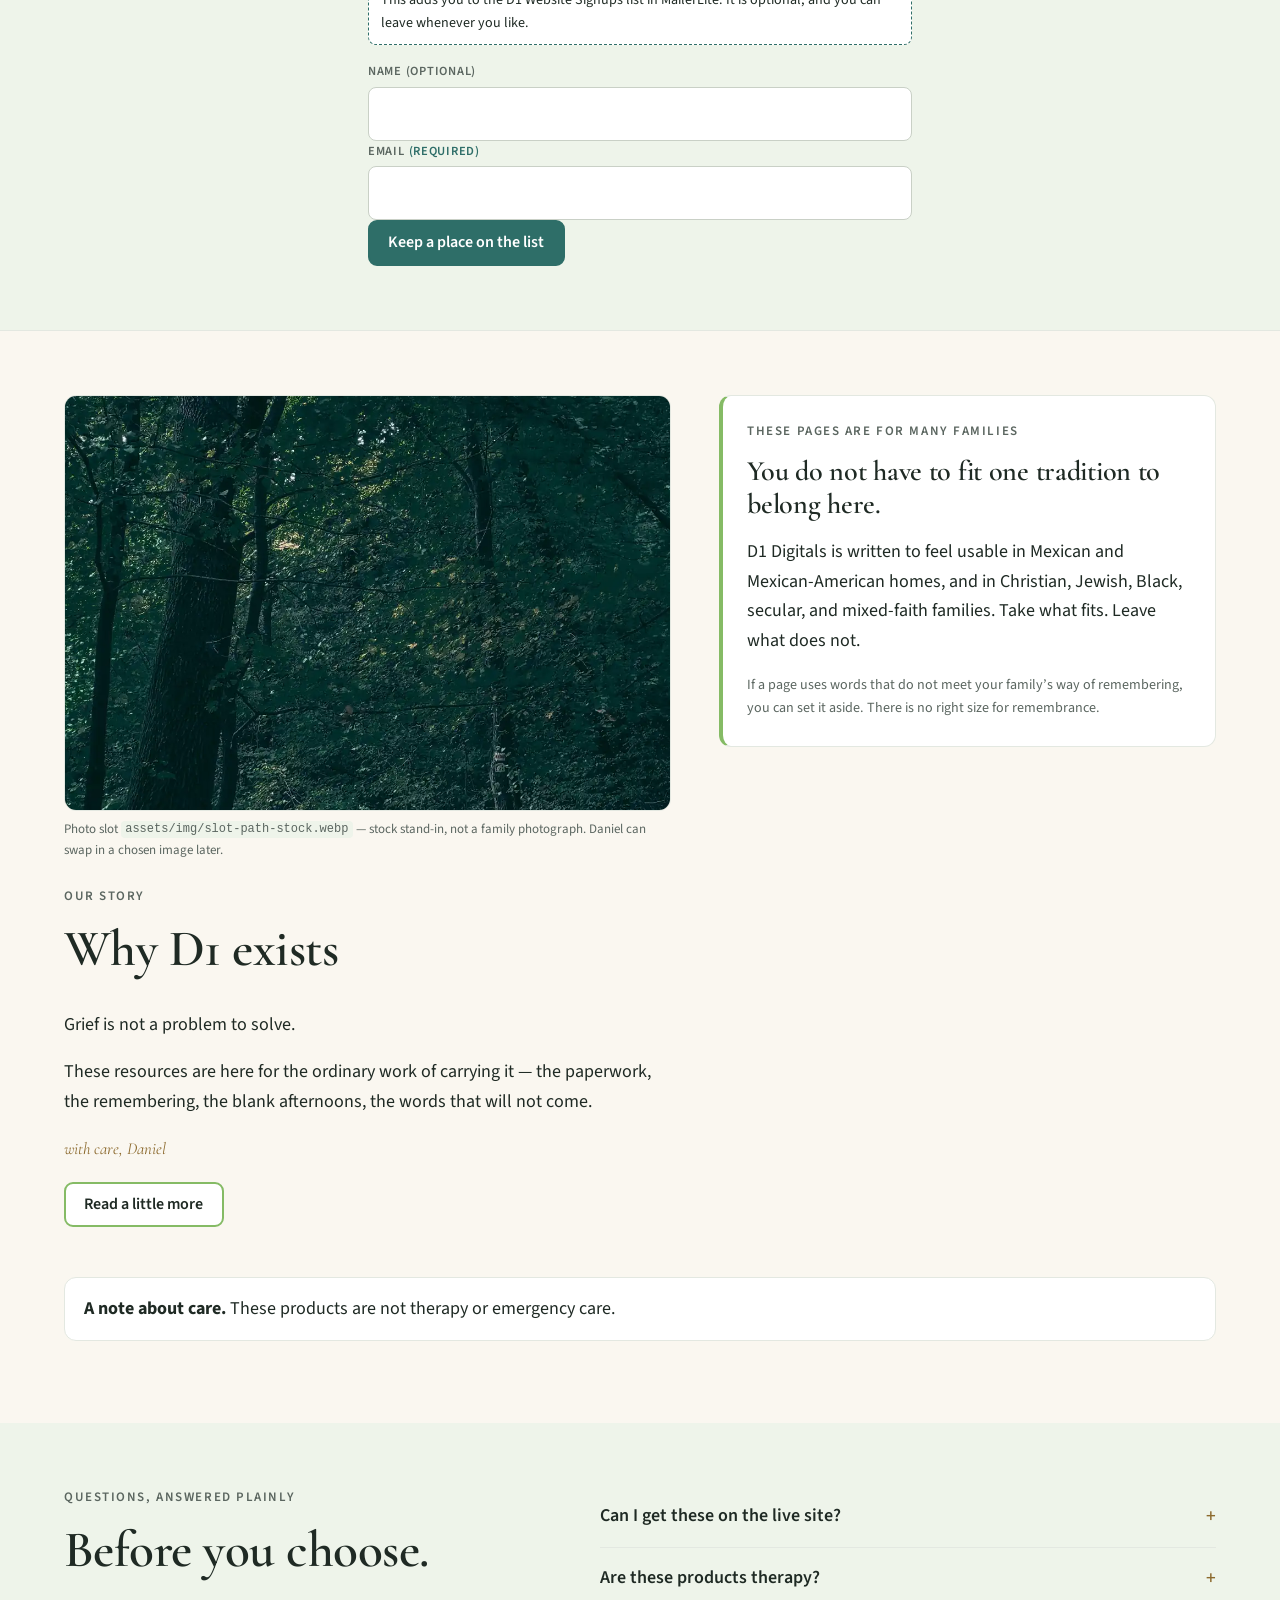
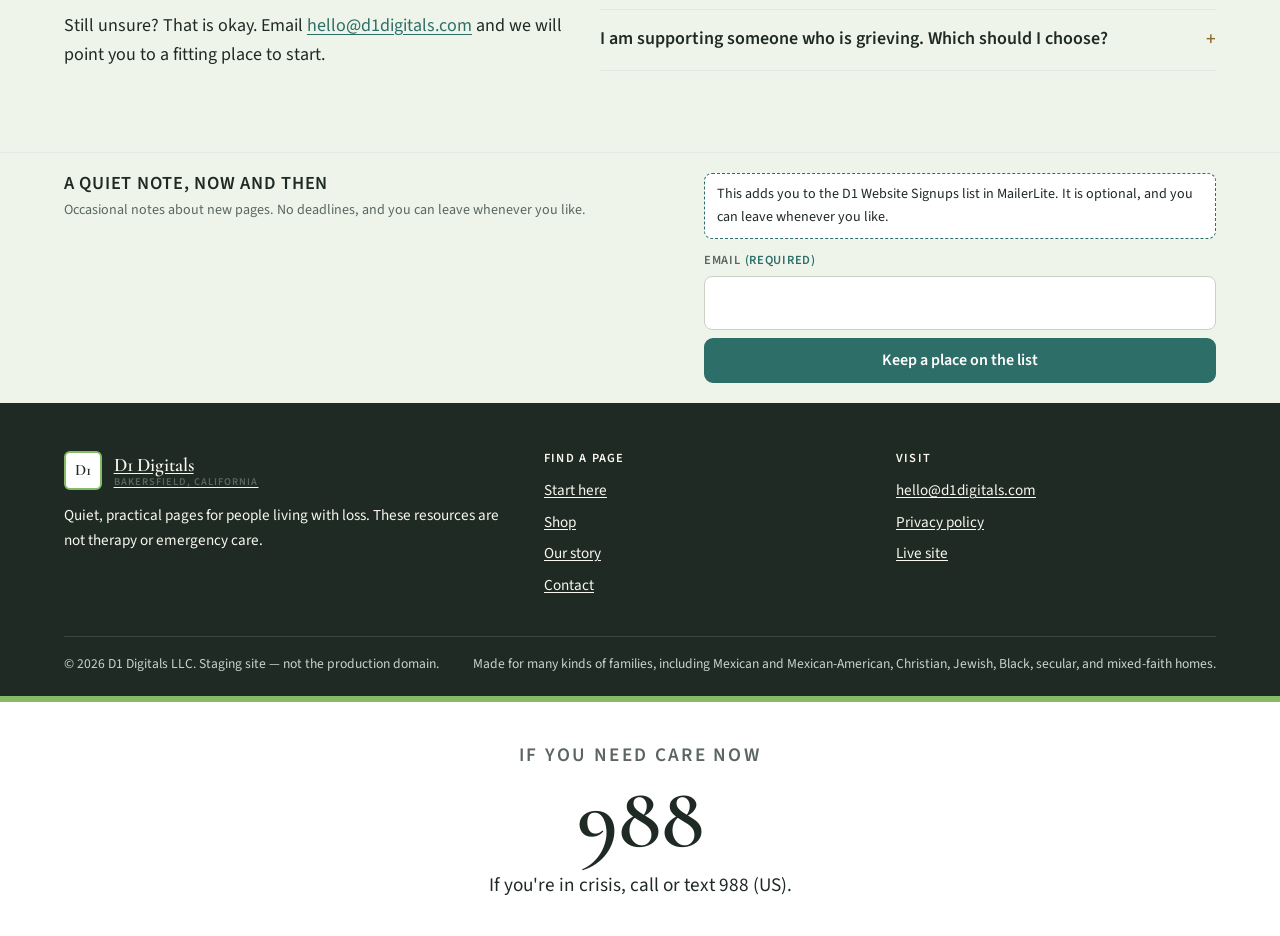
==== commit c5e3c27a: "Add favicon and eager-load the hero photograph" ====
--- a/index.html
+++ b/index.html
@@ -9,6 +9,7 @@
   <link rel="preconnect" href="https://fonts.googleapis.com">
   <link rel="preconnect" href="https://fonts.gstatic.com" crossorigin>
   <link href="https://fonts.googleapis.com/css2?family=Cormorant+Garamond:ital,wght@0,500;0,600;0,700;1,500;1,600&family=Source+Sans+3:ital,wght@0,400;0,500;0,600;1,400&display=swap" rel="stylesheet">
+  <link rel="icon" href="favicon.svg" type="image/svg+xml">
   <link rel="stylesheet" href="assets/css/styles.css">
 </head>
 <body>
@@ -60,7 +61,7 @@
           </div>
         </div>
         <figure class="hero-photo" data-slot="slot-hero">
-          <img src="assets/img/slot-hero-stock.webp" width="800" height="1200" alt="A lit candle inside an open metal lantern on a dark windowsill, royalty-free stock photograph" fetchpriority="high">
+          <img src="assets/img/slot-hero-stock.webp" width="800" height="1200" alt="A lit candle inside an open metal lantern on a dark windowsill, royalty-free stock photograph" loading="eager" fetchpriority="high">
           <figcaption class="photo-slot-note">Photo slot <code>assets/img/slot-hero-stock.webp</code> — a stock stand-in. Daniel can replace this file with a chosen photograph later. This image is not a picture of Daniel or his family.</figcaption>
         </figure>
       </div>
